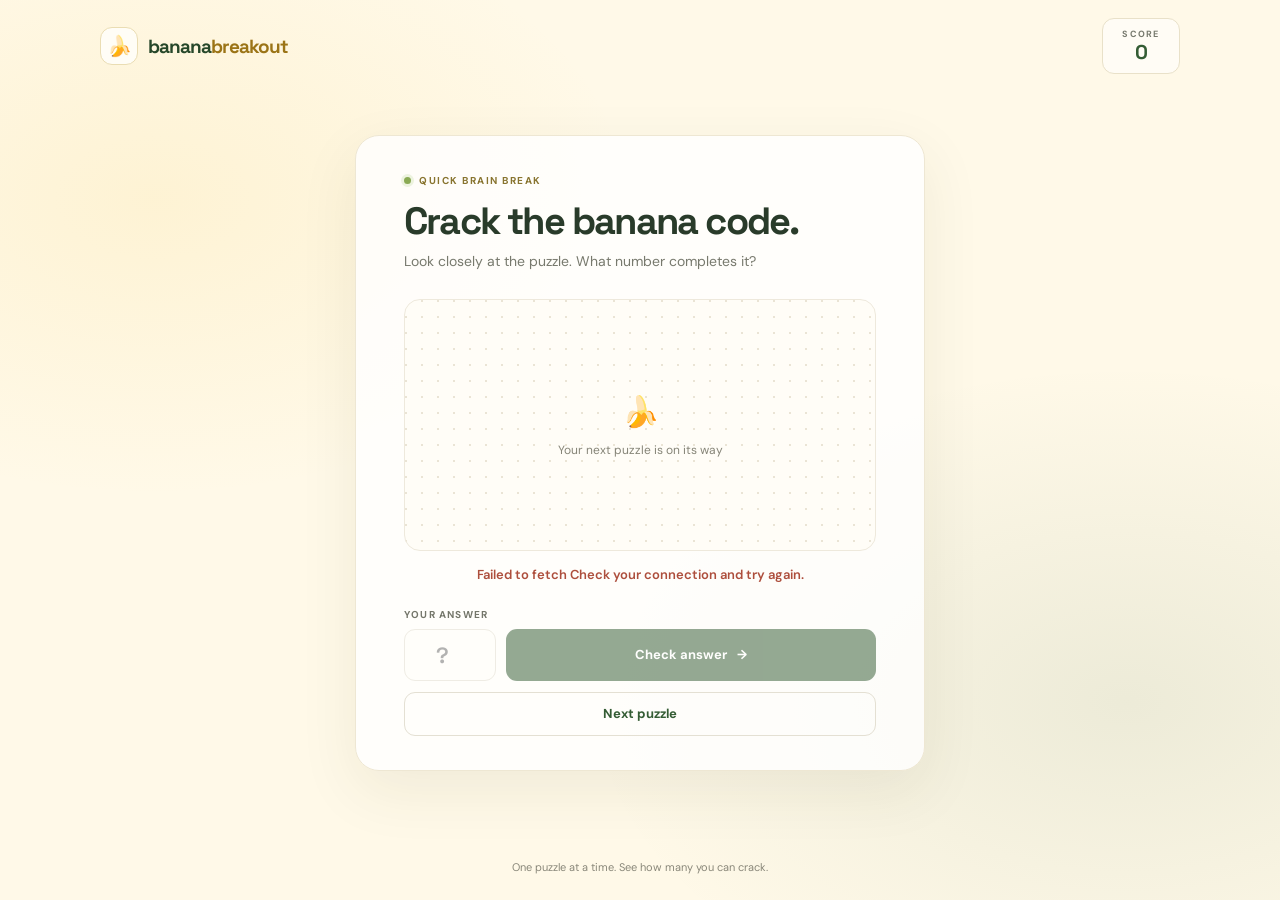
==== Frontend/index.html @ f9ed4a81 "demo api test" ====
<!doctype html>
<html lang="en">
  <head>
    <meta charset="utf-8">
    <meta name="viewport" content="width=device-width, initial-scale=1">
    <meta name="theme-color" content="#fff9e8">
    <title>Banana Breakout</title>
    <link rel="stylesheet" href="./styles.css">
    <script src="./app.js" defer></script>
  </head>
  <body>
    <main class="game-shell">
      <header class="topbar">
        <a class="brand" href="#" aria-label="Banana Breakout home">
          <span class="brand-icon" aria-hidden="true">🍌</span>
          <span>banana<span class="brand-accent">breakout</span></span>
        </a>
        <div class="score-card" aria-label="Your score">
          <span class="score-label">SCORE</span>
          <span class="score-value" id="score">0</span>
        </div>
      </header>

      <section class="game-card" aria-labelledby="game-title">
        <div class="eyebrow"><span class="live-dot" aria-hidden="true"></span> QUICK BRAIN BREAK</div>
        <h1 id="game-title">Crack the banana code.</h1>
        <p class="intro">Look closely at the puzzle. What number completes it?</p>

        <div class="puzzle-frame" id="puzzle-frame">
          <div class="puzzle-placeholder" id="puzzle-placeholder" aria-hidden="true">
            <span class="placeholder-banana">🍌</span>
            <span>Your next puzzle is on its way</span>
          </div>
          <img id="puzzle-image" alt="Banana number puzzle" hidden>
        </div>

        <p class="feedback" id="feedback" role="status" aria-live="polite">Getting your first puzzle...</p>

        <form id="answer-form" class="answer-form">
          <label for="answer">YOUR ANSWER</label>
          <div class="answer-row">
            <input
              id="answer"
              name="answer"
              type="number"
              min="0"
              max="9"
              step="1"
              inputmode="numeric"
              placeholder="?"
              autocomplete="off"
              required
              disabled
            >
            <button class="submit-button" id="submit-button" type="submit" disabled>
              Check answer <span aria-hidden="true">→</span>
            </button>
          </div>
        </form>

        <button class="next-button" id="next-button" type="button" disabled>Loading puzzle...</button>
      </section>

      <footer>One puzzle at a time. See how many you can crack.</footer>
    </main>
  </body>
</html>
---- Frontend/styles.css ----
@import url("https://fonts.googleapis.com/css2?family=DM+Sans:wght@400;500;600;700&family=Space+Grotesk:wght@400;500;600;700&display=swap");

:root {
  color-scheme: light;
  font-family: "DM Sans", sans-serif;
  color: #282b20;
  background: #fff9e8;
  font-synthesis: none;
  text-rendering: optimizeLegibility;
  -webkit-font-smoothing: antialiased;
  -moz-osx-font-smoothing: grayscale;
  font-optical-sizing: auto;
  font-weight: 400;
  --green: #345c34;
  --green-dark: #264729;
  --yellow: #f5c84c;
  --muted: #77796d;
}

* {
  box-sizing: border-box;
}

body {
  min-width: 320px;
  min-height: 100vh;
  margin: 0;
  background:
    radial-gradient(ellipse at 12% 22%, rgb(245 200 76 / 13%), transparent 30%),
    radial-gradient(ellipse at 88% 78%, rgb(52 92 52 / 9%), transparent 34%),
    #fff9e8;
}

button,
input {
  font: inherit;
}

.game-shell {
  width: min(100% - 40px, 1080px);
  min-height: 100vh;
  margin: 0 auto;
  display: flex;
  flex-direction: column;
}

.topbar {
  height: 92px;
  display: flex;
  align-items: center;
  justify-content: space-between;
}

.brand {
  display: inline-flex;
  align-items: center;
  gap: 10px;
  color: var(--green-dark);
  text-decoration: none;
  font-family: "Space Grotesk", sans-serif;
  font-size: 19px;
  font-weight: 700;
  letter-spacing: -1px;
}

.brand-icon {
  display: grid;
  width: 38px;
  height: 38px;
  place-items: center;
  border: 1px solid #eaddb3;
  border-radius: 12px;
  background: #fffdf6;
  font-size: 20px;
}

.brand-accent {
  color: #9b7416;
}

.score-card {
  min-width: 78px;
  padding: 9px 15px;
  display: grid;
  justify-items: center;
  border: 1px solid #e9e1c9;
  border-radius: 12px;
  background: rgb(255 255 255 / 60%);
}

.score-label {
  color: var(--muted);
  font-size: 9px;
  font-weight: 700;
  letter-spacing: 1.3px;
}

.score-value {
  color: var(--green);
  font-family: "Space Grotesk", sans-serif;
  font-size: 20px;
  font-weight: 700;
  line-height: 1.2;
}

.game-card {
  width: min(100%, 570px);
  margin: 43px auto 30px;
  padding: 38px 48px 34px;
  border: 1px solid #eee7d3;
  border-radius: 24px;
  background: rgb(255 255 255 / 83%);
  box-shadow: 0 20px 60px rgb(66 59 27 / 8%);
}

.eyebrow {
  display: flex;
  align-items: center;
  gap: 8px;
  color: #88742f;
  font-size: 10px;
  font-weight: 700;
  letter-spacing: 1.5px;
}

.live-dot {
  width: 7px;
  height: 7px;
  border-radius: 50%;
  background: #8aaa54;
  box-shadow: 0 0 0 3px #edf3df;
}

h1 {
  margin: 13px 0 7px;
  color: #293b2a;
  font-family: "Space Grotesk", sans-serif;
  font-size: clamp(29px, 5vw, 38px);
  letter-spacing: -1.8px;
  line-height: 1.12;
}

.intro {
  margin: 0;
  color: var(--muted);
  font-size: 14px;
  line-height: 1.6;
}

.puzzle-frame {
  min-height: 250px;
  margin: 27px 0 15px;
  display: grid;
  place-items: center;
  overflow: hidden;
  border: 1px solid #eee9dc;
  border-radius: 16px;
  background:
    radial-gradient(circle at 1px 1px, #eae4d5 1px, transparent 0) 0 0 / 16px 16px,
    #fffdf7;
}

.puzzle-frame img {
  display: block;
  width: 100%;
  max-height: 390px;
  object-fit: contain;
  background: #fff;
}

.puzzle-frame img[hidden] {
  display: none;
}

.puzzle-placeholder {
  min-height: 250px;
  display: flex;
  flex-direction: column;
  align-items: center;
  justify-content: center;
  gap: 11px;
  color: #858477;
  font-size: 12px;
}

.puzzle-placeholder[hidden] {
  display: none;
}

.placeholder-banana {
  font-size: 30px;
}

.feedback {
  min-height: 22px;
  margin: 0 0 20px;
  color: var(--muted);
  font-size: 13px;
  text-align: center;
}

.feedback.success {
  color: #3c753c;
  font-weight: 700;
}

.feedback.error {
  color: #ad4e3c;
  font-weight: 600;
}

.answer-form label {
  display: block;
  margin-bottom: 8px;
  color: #74766a;
  font-size: 10px;
  font-weight: 700;
  letter-spacing: 1.2px;
}

.answer-row {
  display: flex;
  gap: 10px;
}

.answer-row input {
  width: 92px;
  height: 52px;
  padding: 0 12px;
  border: 1px solid #e3dfd2;
  border-radius: 11px;
  outline: none;
  background: #fffefa;
  color: #293b2a;
  font-family: "Space Grotesk", sans-serif;
  font-size: 22px;
  font-weight: 600;
  text-align: center;
  transition: border-color 150ms ease, box-shadow 150ms ease;
}

.answer-row input:focus {
  border-color: #72956a;
  box-shadow: 0 0 0 3px rgb(114 149 106 / 15%);
}

.answer-row input:disabled {
  opacity: 0.55;
}

.submit-button,
.next-button {
  min-height: 52px;
  border: 0;
  border-radius: 11px;
  cursor: pointer;
  font-size: 13px;
  font-weight: 700;
  transition: background 150ms ease, transform 150ms ease;
}

.submit-button {
  flex: 1;
  display: flex;
  align-items: center;
  justify-content: center;
  gap: 10px;
  background: var(--green);
  color: white;
}

.submit-button:not(:disabled):hover {
  transform: translateY(-1px);
  background: var(--green-dark);
}

.submit-button:disabled {
  cursor: not-allowed;
  opacity: 0.52;
}

.next-button {
  width: 100%;
  min-height: 44px;
  margin-top: 11px;
  border: 1px solid #e4e0d3;
  background: transparent;
  color: var(--green);
}

.next-button:not(:disabled):hover {
  background: #f6f5eb;
}

.next-button:disabled {
  cursor: wait;
  color: #88897d;
}

button:focus-visible,
a:focus-visible {
  outline: 3px solid #bc9c3e;
  outline-offset: 3px;
}

footer {
  margin: auto 0 26px;
  color: #898779;
  font-size: 11px;
  text-align: center;
}

@media (max-width: 560px) {
  .game-shell {
    width: min(100% - 28px, 1080px);
  }

  .topbar {
    height: 74px;
  }

  .game-card {
    margin-top: 22px;
    padding: 28px 20px 23px;
    border-radius: 19px;
  }

  .puzzle-frame {
    min-height: 210px;
    margin-top: 22px;
  }

  .puzzle-placeholder {
    min-height: 210px;
  }

  .answer-row input {
    width: 76px;
  }
}

@media (prefers-reduced-motion: reduce) {
  *,
  *::before,
  *::after {
    scroll-behavior: auto !important;
    transition-duration: 0.01ms !important;
  }
}
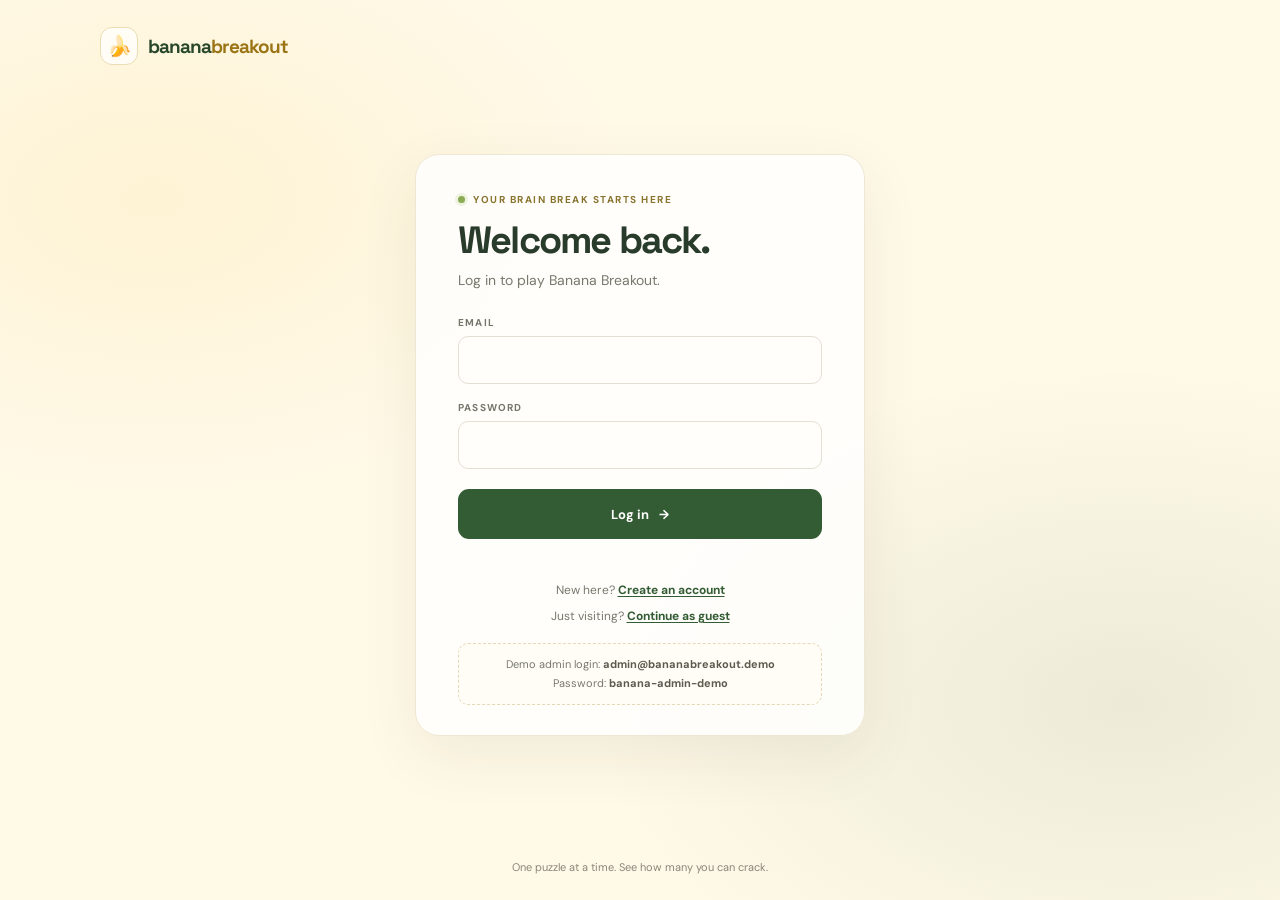
==== commit 8a9c95d7: "login and regrstration" ====
--- a/Frontend/index.html
+++ b/Frontend/index.html
@@ -6,7 +6,7 @@
     <meta name="theme-color" content="#fff9e8">
     <title>Banana Breakout</title>
     <link rel="stylesheet" href="./styles.css">
-    <script src="./app.js" defer></script>
+    <script type="module" src="./js/main.js"></script>
   </head>
   <body>
     <main class="game-shell">
@@ -15,21 +15,140 @@
           <span class="brand-icon" aria-hidden="true">🍌</span>
           <span>banana<span class="brand-accent">breakout</span></span>
         </a>
-        <div class="score-card" aria-label="Your score">
-          <span class="score-label">SCORE</span>
-          <span class="score-value" id="score">0</span>
+        <div class="session-controls" id="session-controls" hidden>
+          <span class="welcome-message" id="welcome-message"></span>
+          <div class="score-card" aria-label="Your score">
+            <span class="score-label">SCORE</span>
+            <span class="score-value" id="score">0</span>
+          </div>
+          <button class="logout-button" id="player-leaderboard-link" type="button" hidden>View leaderboard</button>
+          <button class="logout-button dashboard-link" id="dashboard-link" type="button" hidden>Dashboard</button>
+          <button class="logout-button" id="logout-button" type="button">Log out</button>
+          <button class="theme-toggle" id="theme-toggle" type="button" aria-label="Switch to dark theme" title="Switch to dark theme">
+            <span aria-hidden="true">🌙</span>
+          </button>
         </div>
       </header>
 
-      <section class="game-card" aria-labelledby="game-title">
+      <section class="auth-card" id="auth-card" aria-labelledby="auth-title">
+        <div class="eyebrow"><span class="live-dot" aria-hidden="true"></span> YOUR BRAIN BREAK STARTS HERE</div>
+        <h1 id="auth-title">Welcome back.</h1>
+        <p class="intro" id="auth-intro">Log in to play Banana Breakout.</p>
+
+        <form id="login-form" class="auth-form">
+          <label for="login-email">EMAIL</label>
+          <input id="login-email" name="email" type="email" autocomplete="email" required>
+          <label for="login-password">PASSWORD</label>
+          <input id="login-password" name="password" type="password" autocomplete="current-password" required>
+          <button class="auth-submit" type="submit">Log in <span aria-hidden="true">→</span></button>
+        </form>
+
+        <form id="registration-form" class="auth-form" hidden>
+          <label for="register-name">NAME</label>
+          <input id="register-name" name="name" type="text" autocomplete="name" maxlength="60" required>
+          <label for="register-email">EMAIL</label>
+          <input id="register-email" name="email" type="email" autocomplete="email" required>
+          <label for="register-password">PASSWORD</label>
+          <input id="register-password" name="password" type="password" autocomplete="new-password" minlength="8" required>
+          <label for="register-confirm-password">CONFIRM PASSWORD</label>
+          <input id="register-confirm-password" name="confirm-password" type="password" autocomplete="new-password" minlength="8" required>
+          <button class="auth-submit" type="submit">Create account <span aria-hidden="true">→</span></button>
+        </form>
+
+        <p class="auth-feedback" id="auth-feedback" role="status" aria-live="polite"></p>
+        <p class="auth-switch" id="auth-switch">
+          New here? <button class="text-button" type="button" data-auth-mode="register">Create an account</button>
+        </p>
+        <p class="auth-switch guest-action">
+          Just visiting? <button class="text-button" id="guest-button" type="button">Continue as guest</button>
+        </p>
+        <form id="guest-form" class="auth-form" hidden>
+          <label for="guest-name">YOUR NAME</label>
+          <input id="guest-name" name="name" type="text" autocomplete="nickname" maxlength="60" required>
+          <button class="auth-submit" type="submit">Play as guest <span aria-hidden="true">→</span></button>
+        </form>
+        <p class="demo-admin-note">
+          Demo admin login: <strong>admin@bananabreakout.demo</strong><br>
+          Password: <strong>banana-admin-demo</strong>
+        </p>
+      </section>
+
+      <section class="dashboard-card" id="admin-dashboard" aria-labelledby="dashboard-title" hidden>
+        <div class="eyebrow"><span class="live-dot" aria-hidden="true"></span> ADMIN AREA</div>
+        <h1 id="dashboard-title">Player leaderboard.</h1>
+        <p class="intro">Top registered player scores saved in this browser.</p>
+        <p class="dashboard-summary" id="dashboard-summary" role="status"></p>
+        <div class="leaderboard-wrap">
+          <table class="leaderboard">
+            <thead>
+              <tr><th>RANK</th><th>PLAYER</th><th>BEST SCORE</th></tr>
+            </thead>
+            <tbody id="leaderboard-body"></tbody>
+          </table>
+          <p class="empty-leaderboard" id="empty-leaderboard" hidden>No registered player scores yet.</p>
+        </div>
+        <h2 class="admin-section-title">Manage users</h2>
+        <p class="dashboard-summary" id="admin-users-status" role="status"></p>
+        <div class="leaderboard-wrap">
+          <table class="leaderboard user-management-table">
+            <thead>
+              <tr><th>PLAYER</th><th>EMAIL</th><th>BEST SCORE</th><th>MANAGE</th></tr>
+            </thead>
+            <tbody id="admin-users-body"></tbody>
+          </table>
+          <p class="empty-leaderboard" id="admin-users-empty" hidden>No registered users yet.</p>
+        </div>
+        <h2 class="admin-section-title">Manage guests</h2>
+        <p class="dashboard-summary" id="admin-guests-status" role="status"></p>
+        <div class="leaderboard-wrap">
+          <table class="leaderboard user-management-table">
+            <thead>
+              <tr><th>GUEST</th><th>BEST SCORE</th><th>MANAGE</th></tr>
+            </thead>
+            <tbody id="admin-guests-body"></tbody>
+          </table>
+          <p class="empty-leaderboard" id="admin-guests-empty" hidden>No guest players yet.</p>
+        </div>
+      </section>
+
+      <section class="mode-card" id="mode-card" aria-labelledby="mode-title" hidden>
+        <div class="eyebrow"><span class="live-dot" aria-hidden="true"></span> CHOOSE YOUR CHALLENGE</div>
+        <h1 id="mode-title">Pick a game mode.</h1>
+        <p class="intro">Solve each puzzle before the timer runs out.</p>
+        <div class="mode-options">
+          <button class="mode-option" type="button" data-mode="easy">
+            <span class="mode-name">Easy</span>
+            <span class="mode-time">30 seconds per puzzle</span>
+          </button>
+          <button class="mode-option" type="button" data-mode="medium">
+            <span class="mode-name">Medium</span>
+            <span class="mode-time">50 seconds per puzzle</span>
+          </button>
+          <button class="mode-option" type="button" data-mode="hard">
+            <span class="mode-name">Hard</span>
+            <span class="mode-time">120 seconds per puzzle</span>
+          </button>
+        </div>
+      </section>
+
+      <section class="game-card" id="game-card" aria-labelledby="game-title" hidden>
         <div class="eyebrow"><span class="live-dot" aria-hidden="true"></span> QUICK BRAIN BREAK</div>
         <h1 id="game-title">Crack the banana code.</h1>
-        <p class="intro">Look closely at the puzzle. What number completes it?</p>
+        <p class="intro">Study the puzzle image. What number is missing?</p>
+
+        <div class="game-meta">
+          <span class="mode-badge" id="mode-badge">Easy mode</span>
+          <div class="timer" id="puzzle-timer" role="timer" aria-live="off">
+            <span class="timer-label">TIME LEFT</span>
+            <span class="timer-value" id="timer-value">60</span>
+          </div>
+          <button class="change-mode-button" id="change-mode-button" type="button">Change mode</button>
+        </div>
 
         <div class="puzzle-frame" id="puzzle-frame">
           <div class="puzzle-placeholder" id="puzzle-placeholder" aria-hidden="true">
             <span class="placeholder-banana">🍌</span>
-            <span>Your next puzzle is on its way</span>
+            <span id="puzzle-placeholder-text">Loading a puzzle image from the Banana API...</span>
           </div>
           <img id="puzzle-image" alt="Banana number puzzle" hidden>
         </div>
@@ -61,6 +180,22 @@
         <button class="next-button" id="next-button" type="button" disabled>Loading puzzle...</button>
       </section>
 
+      <section class="player-leaderboard dashboard-card" id="player-leaderboard" aria-labelledby="player-leaderboard-title" hidden>
+        <div class="eyebrow"><span class="live-dot" aria-hidden="true"></span> TOP PLAYERS</div>
+        <h1 id="player-leaderboard-title">Leaderboard.</h1>
+        <p class="intro">Players ranked by their best score in this browser.</p>
+        <p class="dashboard-summary" id="player-leaderboard-status" role="status"></p>
+        <div class="leaderboard-wrap">
+          <table class="leaderboard">
+            <thead>
+              <tr><th>RANK</th><th>PLAYER</th><th>BEST SCORE</th></tr>
+            </thead>
+            <tbody id="player-leaderboard-body"></tbody>
+          </table>
+          <p class="empty-leaderboard" id="player-leaderboard-empty" hidden>No user scores yet. Play and answer puzzles correctly to get on the leaderboard.</p>
+        </div>
+      </section>
+
       <footer>One puzzle at a time. See how many you can crack.</footer>
     </main>
   </body>
--- a/Frontend/styles.css
+++ b/Frontend/styles.css
@@ -49,6 +49,7 @@
   display: flex;
   align-items: center;
   justify-content: space-between;
+  gap: 12px;
 }
 
 .brand {
@@ -78,6 +79,24 @@
   color: #9b7416;
 }
 
+.theme-toggle {
+  width: 38px;
+  height: 38px;
+  padding: 0;
+  display: grid;
+  place-items: center;
+  border: 1px solid #e4e0d3;
+  border-radius: 10px;
+  background: rgb(255 255 255 / 60%);
+  color: var(--green);
+  cursor: pointer;
+  font-size: 17px;
+}
+
+.theme-toggle:hover {
+  background: #f6f5eb;
+}
+
 .score-card {
   min-width: 78px;
   padding: 9px 15px;
@@ -88,6 +107,41 @@
   background: rgb(255 255 255 / 60%);
 }
 
+.score-card[hidden] {
+  display: none;
+}
+
+.session-controls {
+  display: flex;
+  align-items: center;
+  gap: 12px;
+}
+
+.session-controls[hidden] {
+  display: none;
+}
+
+.welcome-message {
+  color: var(--muted);
+  font-size: 12px;
+  font-weight: 600;
+}
+
+.logout-button {
+  padding: 9px 12px;
+  border: 1px solid #e4e0d3;
+  border-radius: 10px;
+  background: transparent;
+  color: var(--green);
+  cursor: pointer;
+  font-size: 12px;
+  font-weight: 700;
+}
+
+.logout-button:hover {
+  background: #f6f5eb;
+}
+
 .score-label {
   color: var(--muted);
   font-size: 9px;
@@ -113,6 +167,43 @@
   box-shadow: 0 20px 60px rgb(66 59 27 / 8%);
 }
 
+.auth-card {
+  width: min(100%, 450px);
+  margin: auto;
+  padding: 38px 42px 30px;
+  border: 1px solid #eee7d3;
+  border-radius: 24px;
+  background: rgb(255 255 255 / 83%);
+  box-shadow: 0 20px 60px rgb(66 59 27 / 8%);
+}
+
+.dashboard-card {
+  width: min(100%, 700px);
+  margin: auto;
+  padding: 38px 42px 34px;
+  border: 1px solid #eee7d3;
+  border-radius: 24px;
+  background: rgb(255 255 255 / 83%);
+  box-shadow: 0 20px 60px rgb(66 59 27 / 8%);
+}
+
+.mode-card {
+  width: min(100%, 570px);
+  margin: auto;
+  padding: 38px 42px 34px;
+  border: 1px solid #eee7d3;
+  border-radius: 24px;
+  background: rgb(255 255 255 / 83%);
+  box-shadow: 0 20px 60px rgb(66 59 27 / 8%);
+}
+
+.auth-card[hidden],
+.game-card[hidden],
+.dashboard-card[hidden],
+.mode-card[hidden] {
+  display: none;
+}
+
 .eyebrow {
   display: flex;
   align-items: center;
@@ -145,6 +236,303 @@
   color: var(--muted);
   font-size: 14px;
   line-height: 1.6;
+}
+
+.auth-form {
+  margin-top: 25px;
+}
+
+.auth-form[hidden] {
+  display: none;
+}
+
+.auth-form label {
+  display: block;
+  margin: 0 0 7px;
+  color: #74766a;
+  font-size: 10px;
+  font-weight: 700;
+  letter-spacing: 1.2px;
+}
+
+.auth-form input {
+  width: 100%;
+  height: 48px;
+  margin-bottom: 17px;
+  padding: 0 13px;
+  border: 1px solid #e3dfd2;
+  border-radius: 10px;
+  outline: none;
+  background: #fffefa;
+  color: #293b2a;
+  transition: border-color 150ms ease, box-shadow 150ms ease;
+}
+
+.auth-form input:focus {
+  border-color: #72956a;
+  box-shadow: 0 0 0 3px rgb(114 149 106 / 15%);
+}
+
+.auth-submit {
+  width: 100%;
+  min-height: 50px;
+  margin-top: 3px;
+  display: flex;
+  align-items: center;
+  justify-content: center;
+  gap: 10px;
+  border: 0;
+  border-radius: 11px;
+  background: var(--green);
+  color: white;
+  cursor: pointer;
+  font-size: 13px;
+  font-weight: 700;
+}
+
+.auth-submit:hover {
+  background: var(--green-dark);
+}
+
+.auth-feedback {
+  min-height: 20px;
+  margin: 13px 0 0;
+  color: #3c753c;
+  font-size: 12px;
+  line-height: 1.5;
+  text-align: center;
+}
+
+.auth-feedback.error {
+  color: #ad4e3c;
+  font-weight: 600;
+}
+
+.auth-switch {
+  margin: 10px 0 0;
+  color: var(--muted);
+  font-size: 12px;
+  text-align: center;
+}
+
+.demo-admin-note {
+  margin: 19px 0 0;
+  padding: 11px;
+  border: 1px dashed #e4d8b7;
+  border-radius: 10px;
+  background: #fffdf6;
+  color: var(--muted);
+  font-size: 11px;
+  line-height: 1.7;
+  text-align: center;
+}
+
+.demo-admin-note strong {
+  color: #5c5b4e;
+  font-weight: 700;
+}
+
+.dashboard-summary {
+  margin: 23px 0 12px;
+  color: var(--muted);
+  font-size: 13px;
+}
+
+.admin-section-title {
+  margin: 30px 0 0;
+  color: #293b2a;
+  font-family: "Space Grotesk", sans-serif;
+  font-size: 20px;
+  letter-spacing: -0.5px;
+}
+
+.user-management-table th:nth-child(2),
+.user-management-table td:nth-child(2) {
+  overflow-wrap: anywhere;
+}
+
+.delete-user-button {
+  padding: 7px 10px;
+  border: 1px solid #e6c8bd;
+  border-radius: 8px;
+  background: #fff8f5;
+  color: #a24735;
+  cursor: pointer;
+  font-size: 11px;
+  font-weight: 700;
+}
+
+.delete-user-button:hover {
+  background: #fbe9e3;
+}
+
+.leaderboard-wrap {
+  overflow-x: auto;
+  border: 1px solid #eee9dc;
+  border-radius: 13px;
+  background: #fffefa;
+}
+
+.leaderboard {
+  width: 100%;
+  border-collapse: collapse;
+  text-align: left;
+}
+
+.leaderboard th,
+.leaderboard td {
+  padding: 13px 16px;
+  border-bottom: 1px solid #eee9dc;
+  font-size: 13px;
+}
+
+.leaderboard th {
+  color: #74766a;
+  font-size: 9px;
+  font-weight: 700;
+  letter-spacing: 1px;
+}
+
+.leaderboard td:last-child,
+.leaderboard th:last-child {
+  text-align: right;
+}
+
+.leaderboard tbody tr:last-child td {
+  border-bottom: 0;
+}
+
+.empty-leaderboard {
+  margin: 0;
+  padding: 20px;
+  color: var(--muted);
+  font-size: 12px;
+  text-align: center;
+}
+
+.mode-options {
+  margin-top: 25px;
+  display: grid;
+  gap: 11px;
+}
+
+.mode-option {
+  width: 100%;
+  min-height: 70px;
+  padding: 14px 17px;
+  display: flex;
+  align-items: center;
+  justify-content: space-between;
+  gap: 12px;
+  border: 1px solid #e7e2d3;
+  border-radius: 12px;
+  background: #fffefa;
+  color: var(--green-dark);
+  cursor: pointer;
+  text-align: left;
+  transition: border-color 150ms ease, background 150ms ease, transform 150ms ease;
+}
+
+.mode-option:hover {
+  transform: translateY(-1px);
+  border-color: #a5b795;
+  background: #fbfcf5;
+}
+
+.mode-name {
+  font-family: "Space Grotesk", sans-serif;
+  font-size: 16px;
+  font-weight: 700;
+}
+
+.mode-time {
+  color: var(--muted);
+  font-size: 12px;
+}
+
+.game-meta {
+  margin: 20px 0 0;
+  display: flex;
+  align-items: center;
+  justify-content: space-between;
+  gap: 10px;
+}
+
+.mode-badge {
+  padding: 8px 11px;
+  border: 1px solid #eaddb3;
+  border-radius: 10px;
+  background: #fff9e8;
+  color: #806619;
+  font-size: 11px;
+  font-weight: 700;
+}
+
+.timer {
+  min-width: 78px;
+  padding: 6px 11px;
+  display: grid;
+  justify-items: center;
+  border: 1px solid #e9e1c9;
+  border-radius: 10px;
+  background: rgb(255 255 255 / 65%);
+  transition: background 150ms ease, border-color 150ms ease;
+}
+
+.timer-label {
+  color: var(--muted);
+  font-size: 8px;
+  font-weight: 700;
+  letter-spacing: 1px;
+}
+
+.timer-value {
+  color: var(--green);
+  font-family: "Space Grotesk", sans-serif;
+  font-size: 18px;
+  font-weight: 700;
+  line-height: 1.2;
+}
+
+.timer.urgent {
+  border-color: #e7b6a9;
+  background: #fff2ed;
+}
+
+.timer.urgent .timer-value {
+  color: #ad4e3c;
+}
+
+.change-mode-button {
+  padding: 8px 10px;
+  border: 1px solid #e4e0d3;
+  border-radius: 10px;
+  background: transparent;
+  color: var(--green);
+  cursor: pointer;
+  font-size: 11px;
+  font-weight: 700;
+}
+
+.change-mode-button:not(:disabled):hover {
+  background: #f6f5eb;
+}
+
+.change-mode-button:disabled {
+  cursor: wait;
+  opacity: 0.55;
+}
+
+.text-button {
+  padding: 0;
+  border: 0;
+  background: none;
+  color: var(--green);
+  cursor: pointer;
+  font-size: inherit;
+  font-weight: 700;
+  text-decoration: underline;
+  text-underline-offset: 2px;
 }
 
 .puzzle-frame {
@@ -298,9 +686,167 @@
 }
 
 button:focus-visible,
-a:focus-visible {
+a:focus-visible,
+.text-button:focus-visible {
   outline: 3px solid #bc9c3e;
   outline-offset: 3px;
+}
+
+[data-theme="dark"] {
+  color-scheme: dark;
+  color: #ecefe6;
+  background-color: #171d19;
+}
+
+[data-theme="dark"] body {
+  color: #ecefe6;
+  background:
+    radial-gradient(ellipse at 12% 22%, rgb(245 200 76 / 8%), transparent 30%),
+    radial-gradient(ellipse at 88% 78%, rgb(112 157 112 / 8%), transparent 34%),
+    #171d19;
+}
+
+[data-theme="dark"] .brand,
+[data-theme="dark"] h1 {
+  color: #e6efdf;
+}
+
+[data-theme="dark"] .brand-icon,
+[data-theme="dark"] .score-card,
+[data-theme="dark"] .timer {
+  border-color: #39453a;
+  background: #222b24;
+}
+
+[data-theme="dark"] .brand-accent,
+[data-theme="dark"] .eyebrow {
+  color: #d6bb68;
+}
+
+[data-theme="dark"] .game-card,
+[data-theme="dark"] .auth-card,
+[data-theme="dark"] .dashboard-card,
+[data-theme="dark"] .mode-card {
+  border-color: #354138;
+  background: rgb(32 41 34 / 94%);
+  box-shadow: 0 20px 60px rgb(0 0 0 / 24%);
+}
+
+[data-theme="dark"] .auth-form label,
+[data-theme="dark"] .answer-form label,
+[data-theme="dark"] .leaderboard th {
+  color: #b8c0b2;
+}
+
+[data-theme="dark"] .auth-form input,
+[data-theme="dark"] .answer-row input,
+[data-theme="dark"] .leaderboard-wrap,
+[data-theme="dark"] .mode-option {
+  border-color: #465247;
+  background: #19211b;
+  color: #ecefe6;
+}
+
+[data-theme="dark"] .auth-form input:focus,
+[data-theme="dark"] .answer-row input:focus {
+  border-color: #8aaa7b;
+  box-shadow: 0 0 0 3px rgb(138 170 123 / 20%);
+}
+
+[data-theme="dark"] .auth-submit,
+[data-theme="dark"] .submit-button {
+  background: #47734b;
+}
+
+[data-theme="dark"] .auth-submit:hover,
+[data-theme="dark"] .submit-button:not(:disabled):hover {
+  background: #58845c;
+}
+
+[data-theme="dark"] .logout-button,
+[data-theme="dark"] .theme-toggle,
+[data-theme="dark"] .change-mode-button,
+[data-theme="dark"] .next-button {
+  border-color: #465247;
+  color: #c1d5b8;
+}
+
+[data-theme="dark"] .logout-button:hover,
+[data-theme="dark"] .theme-toggle:hover,
+[data-theme="dark"] .change-mode-button:not(:disabled):hover,
+[data-theme="dark"] .next-button:not(:disabled):hover {
+  background: #2b362d;
+}
+
+[data-theme="dark"] .demo-admin-note,
+[data-theme="dark"] .mode-badge {
+  border-color: #554d32;
+  background: #29271e;
+  color: #c9c4ae;
+}
+
+[data-theme="dark"] .demo-admin-note strong,
+[data-theme="dark"] .mode-name {
+  color: #ecefe6;
+}
+
+[data-theme="dark"] .leaderboard td {
+  border-color: #354138;
+  color: #ecefe6;
+}
+
+[data-theme="dark"] .admin-section-title {
+  color: #e6efdf;
+}
+
+[data-theme="dark"] .delete-user-button {
+  border-color: #74483e;
+  background: #38251f;
+  color: #f0a18d;
+}
+
+[data-theme="dark"] .delete-user-button:hover {
+  background: #4b2b23;
+}
+
+[data-theme="dark"] .mode-option:hover {
+  border-color: #829777;
+  background: #222d24;
+}
+
+[data-theme="dark"] .mode-badge {
+  color: #e4cf83;
+}
+
+[data-theme="dark"] .timer.urgent {
+  border-color: #8b5144;
+  background: #38251f;
+}
+
+[data-theme="dark"] .timer.urgent .timer-value,
+[data-theme="dark"] .feedback.error,
+[data-theme="dark"] .auth-feedback.error {
+  color: #f0a18d;
+}
+
+[data-theme="dark"] .feedback.success,
+[data-theme="dark"] .auth-feedback {
+  color: #9ed29b;
+}
+
+[data-theme="dark"] .puzzle-frame {
+  border-color: #465247;
+  background:
+    radial-gradient(circle at 1px 1px, #39443a 1px, transparent 0) 0 0 / 16px 16px,
+    #202820;
+}
+
+[data-theme="dark"] .puzzle-frame img {
+  background: #fff;
+}
+
+[data-theme="dark"] footer {
+  color: #a7ae9f;
 }
 
 footer {
@@ -323,6 +869,59 @@
     margin-top: 22px;
     padding: 28px 20px 23px;
     border-radius: 19px;
+  }
+
+  .auth-card {
+    margin: 26px auto;
+    padding: 28px 20px 23px;
+    border-radius: 19px;
+  }
+
+  .dashboard-card {
+    margin: 26px auto;
+    padding: 28px 20px 23px;
+    border-radius: 19px;
+  }
+
+  .mode-card {
+    margin: 26px auto;
+    padding: 28px 20px 23px;
+    border-radius: 19px;
+  }
+
+  .mode-option {
+    align-items: flex-start;
+    flex-direction: column;
+    justify-content: center;
+    gap: 5px;
+  }
+
+  .game-meta {
+    gap: 7px;
+  }
+
+  .mode-badge,
+  .change-mode-button {
+    padding-right: 8px;
+    padding-left: 8px;
+    font-size: 10px;
+  }
+
+  .session-controls {
+    gap: 7px;
+  }
+
+  .welcome-message {
+    display: none;
+  }
+
+  .logout-button {
+    padding: 8px;
+  }
+
+  .theme-toggle {
+    width: 34px;
+    height: 34px;
   }
 
   .puzzle-frame {
